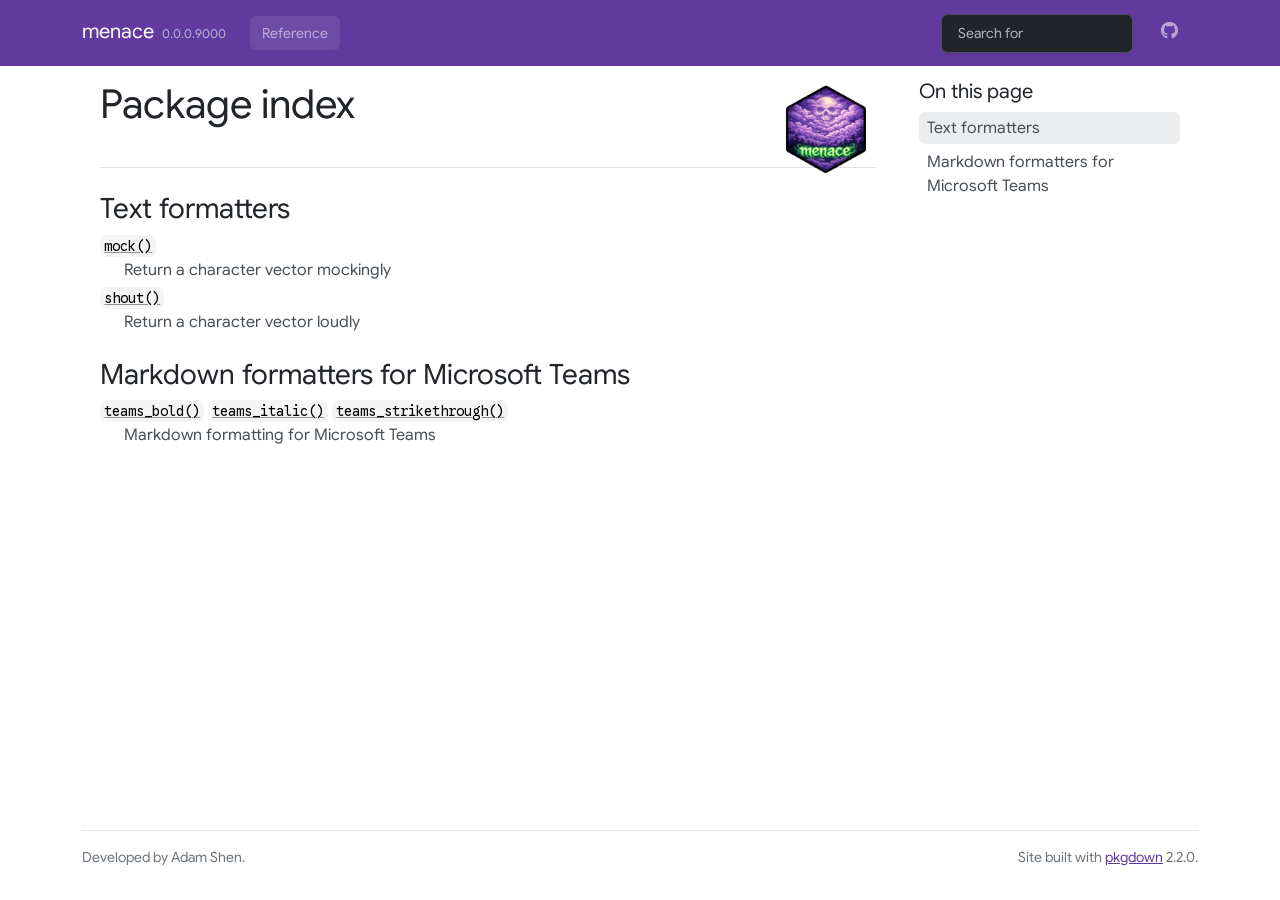
==== docs/reference/index.html @ a399a4e8 ":rocket: Use pkgdown" ====
<!DOCTYPE html>
<!-- Generated by pkgdown: do not edit by hand --><html lang="en"><head><meta http-equiv="Content-Type" content="text/html; charset=UTF-8"><meta charset="utf-8"><meta http-equiv="X-UA-Compatible" content="IE=edge"><meta name="viewport" content="width=device-width, initial-scale=1, shrink-to-fit=no"><title>Package index • menace</title><!-- favicons --><link rel="icon" type="image/png" sizes="96x96" href="../favicon-96x96.png"><link rel="icon" type="”image/svg+xml”" href="../favicon.svg"><link rel="apple-touch-icon" sizes="180x180" href="../apple-touch-icon.png"><link rel="icon" sizes="any" href="../favicon.ico"><link rel="manifest" href="../site.webmanifest"><script src="../deps/jquery-3.6.0/jquery-3.6.0.min.js"></script><meta name="viewport" content="width=device-width, initial-scale=1, shrink-to-fit=no"><link href="../deps/bootstrap-5.3.1/bootstrap.min.css" rel="stylesheet"><script src="../deps/bootstrap-5.3.1/bootstrap.bundle.min.js"></script><link href="../deps/Google_Sans-0.4.10/font.css" rel="stylesheet"><link href="../deps/Google_Sans_Code-0.4.10/font.css" rel="stylesheet"><link href="../deps/font-awesome-6.5.2/css/all.min.css" rel="stylesheet"><link href="../deps/font-awesome-6.5.2/css/v4-shims.min.css" rel="stylesheet"><script src="../deps/headroom-0.11.0/headroom.min.js"></script><script src="../deps/headroom-0.11.0/jQuery.headroom.min.js"></script><script src="../deps/bootstrap-toc-1.0.1/bootstrap-toc.min.js"></script><script src="../deps/clipboard.js-2.0.11/clipboard.min.js"></script><script src="../deps/search-1.0.0/autocomplete.jquery.min.js"></script><script src="../deps/search-1.0.0/fuse.min.js"></script><script src="../deps/search-1.0.0/mark.min.js"></script><!-- pkgdown --><script src="../pkgdown.js"></script><meta property="og:title" content="Package index"><meta property="og:image" content="https://adamoshen.github.io/menace/logo.png"></head><body>
    <a href="#main" class="visually-hidden-focusable">Skip to contents</a>


    <nav class="navbar navbar-expand-lg fixed-top bg-primary" data-bs-theme="dark" aria-label="Site navigation"><div class="container">

    <a class="navbar-brand me-2" href="../index.html">menace</a>

    <small class="nav-text text-muted me-auto" data-bs-toggle="tooltip" data-bs-placement="bottom" title="">0.0.0.9000</small>


    <button class="navbar-toggler" type="button" data-bs-toggle="collapse" data-bs-target="#navbar" aria-controls="navbar" aria-expanded="false" aria-label="Toggle navigation">
      <span class="navbar-toggler-icon"></span>
    </button>

    <div id="navbar" class="collapse navbar-collapse ms-3">
      <ul class="navbar-nav me-auto"><li class="active nav-item"><a class="nav-link" href="../reference/index.html">Reference</a></li>
      </ul><ul class="navbar-nav"><li class="nav-item"><form class="form-inline" role="search">
 <input class="form-control" type="search" name="search-input" id="search-input" autocomplete="off" aria-label="Search site" placeholder="Search for" data-search-index="../search.json"></form></li>
<li class="nav-item"><a class="external-link nav-link" href="https://github.com/adamoshen/menace/" aria-label="GitHub"><span class="fa fab fa-github fa-lg"></span></a></li>
      </ul></div>


  </div>
</nav><div class="container template-reference-index">
<div class="row">
  <main id="main" class="col-md-9"><div class="page-header">
      <img src="../logo.png" class="logo" alt=""><h1>Package index</h1>
    </div>

    <div class="section level2">
      <h2 id="text-formatters">Text formatters<a class="anchor" aria-label="anchor" href="#text-formatters"></a></h2>



      <dl></dl></div><div class="section level2">




      <dl><dt>

          <code><a href="mock.html">mock()</a></code>

        </dt>
        <dd>Return a character vector mockingly</dd>

        <dt>

          <code><a href="shout.html">shout()</a></code>

        </dt>
        <dd>Return a character vector loudly</dd>
      </dl></div><div class="section level2">
      <h2 id="markdown-formatters-for-microsoft-teams">Markdown formatters for Microsoft Teams<a class="anchor" aria-label="anchor" href="#markdown-formatters-for-microsoft-teams"></a></h2>



      <dl></dl></div><div class="section level2">




      <dl><dt>

          <code><a href="teams_md.html">teams_bold()</a></code> <code><a href="teams_md.html">teams_italic()</a></code> <code><a href="teams_md.html">teams_strikethrough()</a></code>

        </dt>
        <dd>Markdown formatting for Microsoft Teams</dd>
      </dl></div>
  </main><aside class="col-md-3"><nav id="toc" aria-label="Table of contents"><h2>On this page</h2>
    </nav></aside></div>


    <footer><div class="pkgdown-footer-left">
  <p>Developed by Adam Shen.</p>
</div>

<div class="pkgdown-footer-right">
  <p>Site built with <a href="https://pkgdown.r-lib.org/" class="external-link">pkgdown</a> 2.2.0.</p>
</div>

    </footer></div>





  </body></html>
---- docs/deps/Google_Sans-0.4.10/font.css ----
/* armenian */
@font-face {
  font-family: 'Google Sans';
  font-style: normal;
  font-weight: 400;
  font-display: swap;
  src: url(4Ua_rENHsxJlGDuGo1OIlJfC6l_24rlCK1Yo_Iqcsih3SAyH6cAwhX9RFD48TE63OOYKtrwEIJl1pynSEg.woff2) format('woff2');
  unicode-range: U+0308, U+0530-058F, U+2010, U+2024, U+25CC, U+FB13-FB17;
}
/* bengali */
@font-face {
  font-family: 'Google Sans';
  font-style: normal;
  font-weight: 400;
  font-display: swap;
  src: url(4Ua_rENHsxJlGDuGo1OIlJfC6l_24rlCK1Yo_Iqcsih3SAyH6cAwhX9RFD48TE63OOYKtrwEIJl3pynSEg.woff2) format('woff2');
  unicode-range: U+0951-0952, U+0964-0965, U+0980-09FE, U+1CD0, U+1CD2, U+1CD5-1CD6, U+1CD8, U+1CE1, U+1CEA, U+1CED, U+1CF2, U+1CF5-1CF7, U+200C-200D, U+20B9, U+25CC, U+A8F1;
}
/* canadian-aboriginal */
@font-face {
  font-family: 'Google Sans';
  font-style: normal;
  font-weight: 400;
  font-display: swap;
  src: url(4Ua_rENHsxJlGDuGo1OIlJfC6l_24rlCK1Yo_Iqcsih3SAyH6cAwhX9RFD48TE63OOYKtrwEIJlKpynSEg.woff2) format('woff2');
  unicode-range: U+02C7, U+02D8-02D9, U+02DB, U+0307, U+1400-167F, U+18B0-18F5, U+25CC, U+11AB0-11ABF;
}
/* cyrillic-ext */
@font-face {
  font-family: 'Google Sans';
  font-style: normal;
  font-weight: 400;
  font-display: swap;
  src: url(4Ua_rENHsxJlGDuGo1OIlJfC6l_24rlCK1Yo_Iqcsih3SAyH6cAwhX9RFD48TE63OOYKtrwEIJlopynSEg.woff2) format('woff2');
  unicode-range: U+0460-052F, U+1C80-1C8A, U+20B4, U+2DE0-2DFF, U+A640-A69F, U+FE2E-FE2F;
}
/* cyrillic */
@font-face {
  font-family: 'Google Sans';
  font-style: normal;
  font-weight: 400;
  font-display: swap;
  src: url(4Ua_rENHsxJlGDuGo1OIlJfC6l_24rlCK1Yo_Iqcsih3SAyH6cAwhX9RFD48TE63OOYKtrwEIJlhpynSEg.woff2) format('woff2');
  unicode-range: U+0301, U+0400-045F, U+0490-0491, U+04B0-04B1, U+2116;
}
/* devanagari */
@font-face {
  font-family: 'Google Sans';
  font-style: normal;
  font-weight: 400;
  font-display: swap;
  src: url(4Ua_rENHsxJlGDuGo1OIlJfC6l_24rlCK1Yo_Iqcsih3SAyH6cAwhX9RFD48TE63OOYKtrwEIJlkpynSEg.woff2) format('woff2');
  unicode-range: U+0900-097F, U+1CD0-1CF9, U+200C-200D, U+20A8, U+20B9, U+20F0, U+25CC, U+A830-A839, U+A8E0-A8FF, U+11B00-11B09;
}
/* ethiopic */
@font-face {
  font-family: 'Google Sans';
  font-style: normal;
  font-weight: 400;
  font-display: swap;
  src: url(4Ua_rENHsxJlGDuGo1OIlJfC6l_24rlCK1Yo_Iqcsih3SAyH6cAwhX9RFD48TE63OOYKtrwEIJl0pynSEg.woff2) format('woff2');
  unicode-range: U+030E, U+1200-1399, U+2D80-2DDE, U+AB01-AB2E, U+1E7E0-1E7E6, U+1E7E8-1E7EB, U+1E7ED-1E7EE, U+1E7F0-1E7FE;
}
/* georgian */
@font-face {
  font-family: 'Google Sans';
  font-style: normal;
  font-weight: 400;
  font-display: swap;
  src: url(4Ua_rENHsxJlGDuGo1OIlJfC6l_24rlCK1Yo_Iqcsih3SAyH6cAwhX9RFD48TE63OOYKtrwEIJl6pynSEg.woff2) format('woff2');
  unicode-range: U+0589, U+10A0-10FF, U+1C90-1CBA, U+1CBD-1CBF, U+205A, U+2D00-2D2F, U+2E31;
}
/* greek-ext */
@font-face {
  font-family: 'Google Sans';
  font-style: normal;
  font-weight: 400;
  font-display: swap;
  src: url(4Ua_rENHsxJlGDuGo1OIlJfC6l_24rlCK1Yo_Iqcsih3SAyH6cAwhX9RFD48TE63OOYKtrwEIJlppynSEg.woff2) format('woff2');
  unicode-range: U+1F00-1FFF;
}
/* greek */
@font-face {
  font-family: 'Google Sans';
  font-style: normal;
  font-weight: 400;
  font-display: swap;
  src: url(4Ua_rENHsxJlGDuGo1OIlJfC6l_24rlCK1Yo_Iqcsih3SAyH6cAwhX9RFD48TE63OOYKtrwEIJlmpynSEg.woff2) format('woff2');
  unicode-range: U+0370-0377, U+037A-037F, U+0384-038A, U+038C, U+038E-03A1, U+03A3-03FF;
}
/* gujarati */
@font-face {
  font-family: 'Google Sans';
  font-style: normal;
  font-weight: 400;
  font-display: swap;
  src: url(4Ua_rENHsxJlGDuGo1OIlJfC6l_24rlCK1Yo_Iqcsih3SAyH6cAwhX9RFD48TE63OOYKtrwEIJl-pynSEg.woff2) format('woff2');
  unicode-range: U+0951-0952, U+0964-0965, U+0A80-0AFF, U+200C-200D, U+20B9, U+25CC, U+A830-A839;
}
/* gurmukhi */
@font-face {
  font-family: 'Google Sans';
  font-style: normal;
  font-weight: 400;
  font-display: swap;
  src: url(4Ua_rENHsxJlGDuGo1OIlJfC6l_24rlCK1Yo_Iqcsih3SAyH6cAwhX9RFD48TE63OOYKtrwEIJlGpynSEg.woff2) format('woff2');
  unicode-range: U+0951-0952, U+0964-0965, U+0A01-0A76, U+200C-200D, U+20B9, U+25CC, U+262C, U+A830-A839;
}
/* hebrew */
@font-face {
  font-family: 'Google Sans';
  font-style: normal;
  font-weight: 400;
  font-display: swap;
  src: url(4Ua_rENHsxJlGDuGo1OIlJfC6l_24rlCK1Yo_Iqcsih3SAyH6cAwhX9RFD48TE63OOYKtrwEIJlnpynSEg.woff2) format('woff2');
  unicode-range: U+0307-0308, U+0590-05FF, U+200C-2010, U+20AA, U+25CC, U+FB1D-FB4F;
}
/* khmer */
@font-face {
  font-family: 'Google Sans';
  font-style: normal;
  font-weight: 400;
  font-display: swap;
  src: url(4Ua_rENHsxJlGDuGo1OIlJfC6l_24rlCK1Yo_Iqcsih3SAyH6cAwhX9RFD48TE63OOYKtrwEIJlupynSEg.woff2) format('woff2');
  unicode-range: U+1780-17FF, U+19E0-19FF, U+200C-200D, U+25CC;
}
/* lao */
@font-face {
  font-family: 'Google Sans';
  font-style: normal;
  font-weight: 400;
  font-display: swap;
  src: url(4Ua_rENHsxJlGDuGo1OIlJfC6l_24rlCK1Yo_Iqcsih3SAyH6cAwhX9RFD48TE63OOYKtrwEIJlspynSEg.woff2) format('woff2');
  unicode-range: U+0E81-0EDF, U+200C-200D, U+25CC;
}
/* malayalam */
@font-face {
  font-family: 'Google Sans';
  font-style: normal;
  font-weight: 400;
  font-display: swap;
  src: url(4Ua_rENHsxJlGDuGo1OIlJfC6l_24rlCK1Yo_Iqcsih3SAyH6cAwhX9RFD48TE63OOYKtrwEIJl9pynSEg.woff2) format('woff2');
  unicode-range: U+0307, U+0323, U+0951-0952, U+0964-0965, U+0D00-0D7F, U+1CDA, U+1CF2, U+200C-200D, U+20B9, U+25CC, U+A830-A832;
}
/* oriya */
@font-face {
  font-family: 'Google Sans';
  font-style: normal;
  font-weight: 400;
  font-display: swap;
  src: url(4Ua_rENHsxJlGDuGo1OIlJfC6l_24rlCK1Yo_Iqcsih3SAyH6cAwhX9RFD48TE63OOYKtrwEIJl8pynSEg.woff2) format('woff2');
  unicode-range: U+0951-0952, U+0964-0965, U+0B01-0B77, U+1CDA, U+1CF2, U+200C-200D, U+20B9, U+25CC;
}
/* sinhala */
@font-face {
  font-family: 'Google Sans';
  font-style: normal;
  font-weight: 400;
  font-display: swap;
  src: url(4Ua_rENHsxJlGDuGo1OIlJfC6l_24rlCK1Yo_Iqcsih3SAyH6cAwhX9RFD48TE63OOYKtrwEIJl4pynSEg.woff2) format('woff2');
  unicode-range: U+0964-0965, U+0D81-0DF4, U+1CF2, U+200C-200D, U+25CC, U+111E1-111F4;
}
/* symbols */
@font-face {
  font-family: 'Google Sans';
  font-style: normal;
  font-weight: 400;
  font-display: swap;
  src: url(4Ua_rENHsxJlGDuGo1OIlJfC6l_24rlCK1Yo_Iqcsih3SAyH6cAwhX9RFD48TE63OOYKtrwEIJkLpynSEg.woff2) format('woff2');
  unicode-range: U+0001-000C, U+000E-001F, U+007F-009F, U+20DD-20E0, U+20E2-20E4, U+2150-218F, U+2190, U+2192, U+2194-2199, U+21AF, U+21E6-21F0, U+21F3, U+2218-2219, U+2299, U+22C4-22C6, U+2300-243F, U+2440-244A, U+2460-24FF, U+25A0-27BF, U+2800-28FF, U+2921-2922, U+2981, U+29BF, U+29EB, U+2B00-2BFF, U+4DC0-4DFF, U+FFF9-FFFB, U+10140-1018E, U+10190-1019C, U+101A0, U+101D0-101FD, U+102E0-102FB, U+10E60-10E7E, U+1D2C0-1D2D3, U+1D2E0-1D37F, U+1F000-1F0FF, U+1F100-1F1AD, U+1F1E6-1F1FF, U+1F30D-1F30F, U+1F315, U+1F31C, U+1F31E, U+1F320-1F32C, U+1F336, U+1F378, U+1F37D, U+1F382, U+1F393-1F39F, U+1F3A7-1F3A8, U+1F3AC-1F3AF, U+1F3C2, U+1F3C4-1F3C6, U+1F3CA-1F3CE, U+1F3D4-1F3E0, U+1F3ED, U+1F3F1-1F3F3, U+1F3F5-1F3F7, U+1F408, U+1F415, U+1F41F, U+1F426, U+1F43F, U+1F441-1F442, U+1F444, U+1F446-1F449, U+1F44C-1F44E, U+1F453, U+1F46A, U+1F47D, U+1F4A3, U+1F4B0, U+1F4B3, U+1F4B9, U+1F4BB, U+1F4BF, U+1F4C8-1F4CB, U+1F4D6, U+1F4DA, U+1F4DF, U+1F4E3-1F4E6, U+1F4EA-1F4ED, U+1F4F7, U+1F4F9-1F4FB, U+1F4FD-1F4FE, U+1F503, U+1F507-1F50B, U+1F50D, U+1F512-1F513, U+1F53E-1F54A, U+1F54F-1F5FA, U+1F610, U+1F650-1F67F, U+1F687, U+1F68D, U+1F691, U+1F694, U+1F698, U+1F6AD, U+1F6B2, U+1F6B9-1F6BA, U+1F6BC, U+1F6C6-1F6CF, U+1F6D3-1F6D7, U+1F6E0-1F6EA, U+1F6F0-1F6F3, U+1F6F7-1F6FC, U+1F700-1F7FF, U+1F800-1F80B, U+1F810-1F847, U+1F850-1F859, U+1F860-1F887, U+1F890-1F8AD, U+1F8B0-1F8BB, U+1F8C0-1F8C1, U+1F900-1F90B, U+1F93B, U+1F946, U+1F984, U+1F996, U+1F9E9, U+1FA00-1FA6F, U+1FA70-1FA7C, U+1FA80-1FA89, U+1FA8F-1FAC6, U+1FACE-1FADC, U+1FADF-1FAE9, U+1FAF0-1FAF8, U+1FB00-1FBFF;
}
/* tamil */
@font-face {
  font-family: 'Google Sans';
  font-style: normal;
  font-weight: 400;
  font-display: swap;
  src: url(4Ua_rENHsxJlGDuGo1OIlJfC6l_24rlCK1Yo_Iqcsih3SAyH6cAwhX9RFD48TE63OOYKtrwEIJlzpynSEg.woff2) format('woff2');
  unicode-range: U+0964-0965, U+0B82-0BFA, U+200C-200D, U+20B9, U+25CC;
}
/* telugu */
@font-face {
  font-family: 'Google Sans';
  font-style: normal;
  font-weight: 400;
  font-display: swap;
  src: url(4Ua_rENHsxJlGDuGo1OIlJfC6l_24rlCK1Yo_Iqcsih3SAyH6cAwhX9RFD48TE63OOYKtrwEIJl5pynSEg.woff2) format('woff2');
  unicode-range: U+0951-0952, U+0964-0965, U+0C00-0C7F, U+1CDA, U+1CF2, U+200C-200D, U+25CC;
}
/* thai */
@font-face {
  font-family: 'Google Sans';
  font-style: normal;
  font-weight: 400;
  font-display: swap;
  src: url(4Ua_rENHsxJlGDuGo1OIlJfC6l_24rlCK1Yo_Iqcsih3SAyH6cAwhX9RFD48TE63OOYKtrwEIJlxpynSEg.woff2) format('woff2');
  unicode-range: U+02D7, U+0303, U+0331, U+0E01-0E5B, U+200C-200D, U+25CC;
}
/* vietnamese */
@font-face {
  font-family: 'Google Sans';
  font-style: normal;
  font-weight: 400;
  font-display: swap;
  src: url(4Ua_rENHsxJlGDuGo1OIlJfC6l_24rlCK1Yo_Iqcsih3SAyH6cAwhX9RFD48TE63OOYKtrwEIJlqpynSEg.woff2) format('woff2');
  unicode-range: U+0102-0103, U+0110-0111, U+0128-0129, U+0168-0169, U+01A0-01A1, U+01AF-01B0, U+0300-0301, U+0303-0304, U+0308-0309, U+0323, U+0329, U+1EA0-1EF9, U+20AB;
}
/* latin-ext */
@font-face {
  font-family: 'Google Sans';
  font-style: normal;
  font-weight: 400;
  font-display: swap;
  src: url(4Ua_rENHsxJlGDuGo1OIlJfC6l_24rlCK1Yo_Iqcsih3SAyH6cAwhX9RFD48TE63OOYKtrwEIJlrpynSEg.woff2) format('woff2');
  unicode-range: U+0100-02BA, U+02BD-02C5, U+02C7-02CC, U+02CE-02D7, U+02DD-02FF, U+0304, U+0308, U+0329, U+1D00-1DBF, U+1E00-1E9F, U+1EF2-1EFF, U+2020, U+20A0-20AB, U+20AD-20C0, U+2113, U+2C60-2C7F, U+A720-A7FF;
}
/* latin */
@font-face {
  font-family: 'Google Sans';
  font-style: normal;
  font-weight: 400;
  font-display: swap;
  src: url(4Ua_rENHsxJlGDuGo1OIlJfC6l_24rlCK1Yo_Iqcsih3SAyH6cAwhX9RFD48TE63OOYKtrwEIJllpyk.woff2) format('woff2');
  unicode-range: U+0000-00FF, U+0131, U+0152-0153, U+02BB-02BC, U+02C6, U+02DA, U+02DC, U+0304, U+0308, U+0329, U+2000-206F, U+20AC, U+2122, U+2191, U+2193, U+2212, U+2215, U+FEFF, U+FFFD;
}
---- docs/deps/Google_Sans_Code-0.4.10/font.css ----
/* adlam */
@font-face {
  font-family: 'Google Sans Code';
  font-style: normal;
  font-weight: 400;
  font-display: swap;
  src: url(pxiSyogzv91QhV44Z_GQBHsGf5PuckJMXr41HfVaiXFhgjEb8LSsgg.woff2) format('woff2');
  unicode-range: U+061F, U+0640, U+2015, U+201B, U+2020-2021, U+2030, U+204F, U+25CC, U+2E28-2E29, U+2E41, U+1E900-1E95F;
}
/* canadian-aboriginal */
@font-face {
  font-family: 'Google Sans Code';
  font-style: normal;
  font-weight: 400;
  font-display: swap;
  src: url(pxiSyogzv91QhV44Z_GQBHsGf5PuckJMXr41HfVaiXFhgjFW8LSsgg.woff2) format('woff2');
  unicode-range: U+02C7, U+02D8-02D9, U+02DB, U+0307, U+1400-167F, U+18B0-18F5, U+25CC, U+11AB0-11ABF;
}
/* cherokee */
@font-face {
  font-family: 'Google Sans Code';
  font-style: normal;
  font-weight: 400;
  font-display: swap;
  src: url(pxiSyogzv91QhV44Z_GQBHsGf5PuckJMXr41HfVaiXFhgjFq8LSsgg.woff2) format('woff2');
  unicode-range: U+0300-0302, U+0304, U+030B-030C, U+0323-0324, U+0330-0331, U+13A0-13FF, U+AB70-ABBF;
}
/* math */
@font-face {
  font-family: 'Google Sans Code';
  font-style: normal;
  font-weight: 400;
  font-display: swap;
  src: url(pxiSyogzv91QhV44Z_GQBHsGf5PuckJMXr41HfVaiXFhgjEF8LSsgg.woff2) format('woff2');
  unicode-range: U+0302-0303, U+0305, U+0307-0308, U+0310, U+0312, U+0315, U+031A, U+0326-0327, U+032C, U+032F-0330, U+0332-0333, U+0338, U+033A, U+0346, U+034D, U+0391-03A1, U+03A3-03A9, U+03B1-03C9, U+03D1, U+03D5-03D6, U+03F0-03F1, U+03F4-03F5, U+2016-2017, U+2034-2038, U+203C, U+2040, U+2043, U+2047, U+2050, U+2057, U+205F, U+2070-2071, U+2074-208E, U+2090-209C, U+20D0-20DC, U+20E1, U+20E5-20EF, U+2100-2112, U+2114-2115, U+2117-2121, U+2123-214F, U+2190, U+2192, U+2194-21AE, U+21B0-21E5, U+21F1-21F2, U+21F4-2211, U+2213-2214, U+2216-22FF, U+2308-230B, U+2310, U+2319, U+231C-2321, U+2336-237A, U+237C, U+2395, U+239B-23B7, U+23D0, U+23DC-23E1, U+2474-2475, U+25AF, U+25B3, U+25B7, U+25BD, U+25C1, U+25CA, U+25CC, U+25FB, U+266D-266F, U+27C0-27FF, U+2900-2AFF, U+2B0E-2B11, U+2B30-2B4C, U+2BFE, U+3030, U+FF5B, U+FF5D, U+1D400-1D7FF, U+1EE00-1EEFF;
}
/* old-permic */
@font-face {
  font-family: 'Google Sans Code';
  font-style: normal;
  font-weight: 400;
  font-display: swap;
  src: url(pxiSyogzv91QhV44Z_GQBHsGf5PuckJMXr41HfVaiXFhgjEV8LSsgg.woff2) format('woff2');
  unicode-range: U+0300, U+0306-0308, U+0313, U+0483, U+20DB, U+25CC, U+10350-1037A;
}
/* symbols */
@font-face {
  font-family: 'Google Sans Code';
  font-style: normal;
  font-weight: 400;
  font-display: swap;
  src: url(pxiSyogzv91QhV44Z_GQBHsGf5PuckJMXr41HfVaiXFhgjEX8LSsgg.woff2) format('woff2');
  unicode-range: U+0001-000C, U+000E-001F, U+007F-009F, U+20DD-20E0, U+20E2-20E4, U+2150-218F, U+2190, U+2192, U+2194-2199, U+21AF, U+21E6-21F0, U+21F3, U+2218-2219, U+2299, U+22C4-22C6, U+2300-243F, U+2440-244A, U+2460-24FF, U+25A0-27BF, U+2800-28FF, U+2921-2922, U+2981, U+29BF, U+29EB, U+2B00-2BFF, U+4DC0-4DFF, U+FFF9-FFFB, U+10140-1018E, U+10190-1019C, U+101A0, U+101D0-101FD, U+102E0-102FB, U+10E60-10E7E, U+1D2C0-1D2D3, U+1D2E0-1D37F, U+1F000-1F0FF, U+1F100-1F1AD, U+1F1E6-1F1FF, U+1F30D-1F30F, U+1F315, U+1F31C, U+1F31E, U+1F320-1F32C, U+1F336, U+1F378, U+1F37D, U+1F382, U+1F393-1F39F, U+1F3A7-1F3A8, U+1F3AC-1F3AF, U+1F3C2, U+1F3C4-1F3C6, U+1F3CA-1F3CE, U+1F3D4-1F3E0, U+1F3ED, U+1F3F1-1F3F3, U+1F3F5-1F3F7, U+1F408, U+1F415, U+1F41F, U+1F426, U+1F43F, U+1F441-1F442, U+1F444, U+1F446-1F449, U+1F44C-1F44E, U+1F453, U+1F46A, U+1F47D, U+1F4A3, U+1F4B0, U+1F4B3, U+1F4B9, U+1F4BB, U+1F4BF, U+1F4C8-1F4CB, U+1F4D6, U+1F4DA, U+1F4DF, U+1F4E3-1F4E6, U+1F4EA-1F4ED, U+1F4F7, U+1F4F9-1F4FB, U+1F4FD-1F4FE, U+1F503, U+1F507-1F50B, U+1F50D, U+1F512-1F513, U+1F53E-1F54A, U+1F54F-1F5FA, U+1F610, U+1F650-1F67F, U+1F687, U+1F68D, U+1F691, U+1F694, U+1F698, U+1F6AD, U+1F6B2, U+1F6B9-1F6BA, U+1F6BC, U+1F6C6-1F6CF, U+1F6D3-1F6D7, U+1F6E0-1F6EA, U+1F6F0-1F6F3, U+1F6F7-1F6FC, U+1F700-1F7FF, U+1F800-1F80B, U+1F810-1F847, U+1F850-1F859, U+1F860-1F887, U+1F890-1F8AD, U+1F8B0-1F8BB, U+1F8C0-1F8C1, U+1F900-1F90B, U+1F93B, U+1F946, U+1F984, U+1F996, U+1F9E9, U+1FA00-1FA6F, U+1FA70-1FA7C, U+1FA80-1FA89, U+1FA8F-1FAC6, U+1FACE-1FADC, U+1FADF-1FAE9, U+1FAF0-1FAF8, U+1FB00-1FBFF;
}
/* symbols2 */
@font-face {
  font-family: 'Google Sans Code';
  font-style: normal;
  font-weight: 400;
  font-display: swap;
  src: url(pxiSyogzv91QhV44Z_GQBHsGf5PuckJMXr41HfVaiXFhgjHD0ZGRu3k.woff2) format('woff2');
  unicode-range: U+2000-2001, U+2004-2008, U+200A, U+23B8-23BD, U+2500-259F;
}
/* syriac */
@font-face {
  font-family: 'Google Sans Code';
  font-style: normal;
  font-weight: 400;
  font-display: swap;
  src: url(pxiSyogzv91QhV44Z_GQBHsGf5PuckJMXr41HfVaiXFhgjEK8LSsgg.woff2) format('woff2');
  unicode-range: U+0303-0304, U+0307-0308, U+030A, U+0320, U+0323-0325, U+032D-032E, U+0330-0331, U+060C, U+061B-061C, U+061F, U+0621, U+0640, U+064B-0655, U+0660-066C, U+0670, U+0700-074F, U+0860-086A, U+1DF8, U+1DFA, U+200C-200F, U+25CC, U+2670-2671;
}
/* vietnamese */
@font-face {
  font-family: 'Google Sans Code';
  font-style: normal;
  font-weight: 400;
  font-display: swap;
  src: url(pxiSyogzv91QhV44Z_GQBHsGf5PuckJMXr41HfVaiXFhgjF28LSsgg.woff2) format('woff2');
  unicode-range: U+0102-0103, U+0110-0111, U+0128-0129, U+0168-0169, U+01A0-01A1, U+01AF-01B0, U+0300-0301, U+0303-0304, U+0308-0309, U+0323, U+0329, U+1EA0-1EF9, U+20AB;
}
/* latin-ext */
@font-face {
  font-family: 'Google Sans Code';
  font-style: normal;
  font-weight: 400;
  font-display: swap;
  src: url(pxiSyogzv91QhV44Z_GQBHsGf5PuckJMXr41HfVaiXFhgjF38LSsgg.woff2) format('woff2');
  unicode-range: U+0100-02BA, U+02BD-02C5, U+02C7-02CC, U+02CE-02D7, U+02DD-02FF, U+0304, U+0308, U+0329, U+1D00-1DBF, U+1E00-1E9F, U+1EF2-1EFF, U+2020, U+20A0-20AB, U+20AD-20C0, U+2113, U+2C60-2C7F, U+A720-A7FF;
}
/* latin */
@font-face {
  font-family: 'Google Sans Code';
  font-style: normal;
  font-weight: 400;
  font-display: swap;
  src: url(pxiSyogzv91QhV44Z_GQBHsGf5PuckJMXr41HfVaiXFhgjF58LQ.woff2) format('woff2');
  unicode-range: U+0000-00FF, U+0131, U+0152-0153, U+02BB-02BC, U+02C6, U+02DA, U+02DC, U+0304, U+0308, U+0329, U+2000-206F, U+20AC, U+2122, U+2191, U+2193, U+2212, U+2215, U+FEFF, U+FFFD;
}
---- docs/deps/font-awesome-6.5.2/css/v4-shims.min.css ----
/*!
 * Font Awesome Free 6.5.2 by @fontawesome - https://fontawesome.com
 * License - https://fontawesome.com/license/free (Icons: CC BY 4.0, Fonts: SIL OFL 1.1, Code: MIT License)
 * Copyright 2024 Fonticons, Inc.
 */
.fa.fa-glass:before{content:"\f000"}.fa.fa-envelope-o{font-family:"Font Awesome 6 Free";font-weight:400}.fa.fa-envelope-o:before{content:"\f0e0"}.fa.fa-star-o{font-family:"Font Awesome 6 Free";font-weight:400}.fa.fa-star-o:before{content:"\f005"}.fa.fa-close:before,.fa.fa-remove:before{content:"\f00d"}.fa.fa-gear:before{content:"\f013"}.fa.fa-trash-o{font-family:"Font Awesome 6 Free";font-weight:400}.fa.fa-trash-o:before{content:"\f2ed"}.fa.fa-home:before{content:"\f015"}.fa.fa-file-o{font-family:"Font Awesome 6 Free";font-weight:400}.fa.fa-file-o:before{content:"\f15b"}.fa.fa-clock-o{font-family:"Font Awesome 6 Free";font-weight:400}.fa.fa-clock-o:before{content:"\f017"}.fa.fa-arrow-circle-o-down{font-family:"Font Awesome 6 Free";font-weight:400}.fa.fa-arrow-circle-o-down:before{content:"\f358"}.fa.fa-arrow-circle-o-up{font-family:"Font Awesome 6 Free";font-weight:400}.fa.fa-arrow-circle-o-up:before{content:"\f35b"}.fa.fa-play-circle-o{font-family:"Font Awesome 6 Free";font-weight:400}.fa.fa-play-circle-o:before{content:"\f144"}.fa.fa-repeat:before,.fa.fa-rotate-right:before{content:"\f01e"}.fa.fa-refresh:before{content:"\f021"}.fa.fa-list-alt{font-family:"Font Awesome 6 Free";font-weight:400}.fa.fa-list-alt:before{content:"\f022"}.fa.fa-dedent:before{content:"\f03b"}.fa.fa-video-camera:before{content:"\f03d"}.fa.fa-picture-o{font-family:"Font Awesome 6 Free";font-weight:400}.fa.fa-picture-o:before{content:"\f03e"}.fa.fa-photo{font-family:"Font Awesome 6 Free";font-weight:400}.fa.fa-photo:before{content:"\f03e"}.fa.fa-image{font-family:"Font Awesome 6 Free";font-weight:400}.fa.fa-image:before{content:"\f03e"}.fa.fa-map-marker:before{content:"\f3c5"}.fa.fa-pencil-square-o{font-family:"Font Awesome 6 Free";font-weight:400}.fa.fa-pencil-square-o:before{content:"\f044"}.fa.fa-edit{font-family:"Font Awesome 6 Free";font-weight:400}.fa.fa-edit:before{content:"\f044"}.fa.fa-share-square-o:before{content:"\f14d"}.fa.fa-check-square-o{font-family:"Font Awesome 6 Free";font-weight:400}.fa.fa-check-square-o:before{content:"\f14a"}.fa.fa-arrows:before{content:"\f0b2"}.fa.fa-times-circle-o{font-family:"Font Awesome 6 Free";font-weight:400}.fa.fa-times-circle-o:before{content:"\f057"}.fa.fa-check-circle-o{font-family:"Font Awesome 6 Free";font-weight:400}.fa.fa-check-circle-o:before{content:"\f058"}.fa.fa-mail-forward:before{content:"\f064"}.fa.fa-expand:before{content:"\f424"}.fa.fa-compress:before{content:"\f422"}.fa.fa-eye,.fa.fa-eye-slash{font-family:"Font Awesome 6 Free";font-weight:400}.fa.fa-warning:before{content:"\f071"}.fa.fa-calendar:before{content:"\f073"}.fa.fa-arrows-v:before{content:"\f338"}.fa.fa-arrows-h:before{content:"\f337"}.fa.fa-bar-chart-o:before,.fa.fa-bar-chart:before{content:"\e0e3"}.fa.fa-twitter-square{font-family:"Font Awesome 6 Brands";font-weight:400}.fa.fa-twitter-square:before{content:"\f081"}.fa.fa-facebook-square{font-family:"Font Awesome 6 Brands";font-weight:400}.fa.fa-facebook-square:before{content:"\f082"}.fa.fa-gears:before{content:"\f085"}.fa.fa-thumbs-o-up{font-family:"Font Awesome 6 Free";font-weight:400}.fa.fa-thumbs-o-up:before{content:"\f164"}.fa.fa-thumbs-o-down{font-family:"Font Awesome 6 Free";font-weight:400}.fa.fa-thumbs-o-down:before{content:"\f165"}.fa.fa-heart-o{font-family:"Font Awesome 6 Free";font-weight:400}.fa.fa-heart-o:before{content:"\f004"}.fa.fa-sign-out:before{content:"\f2f5"}.fa.fa-linkedin-square{font-family:"Font Awesome 6 Brands";font-weight:400}.fa.fa-linkedin-square:before{content:"\f08c"}.fa.fa-thumb-tack:before{content:"\f08d"}.fa.fa-external-link:before{content:"\f35d"}.fa.fa-sign-in:before{content:"\f2f6"}.fa.fa-github-square{font-family:"Font Awesome 6 Brands";font-weight:400}.fa.fa-github-square:before{content:"\f092"}.fa.fa-lemon-o{font-family:"Font Awesome 6 Free";font-weight:400}.fa.fa-lemon-o:before{content:"\f094"}.fa.fa-square-o{font-family:"Font Awesome 6 Free";font-weight:400}.fa.fa-square-o:before{content:"\f0c8"}.fa.fa-bookmark-o{font-family:"Font Awesome 6 Free";font-weight:400}.fa.fa-bookmark-o:before{content:"\f02e"}.fa.fa-facebook,.fa.fa-twitter{font-family:"Font Awesome 6 Brands";font-weight:400}.fa.fa-facebook:before{content:"\f39e"}.fa.fa-facebook-f{font-family:"Font Awesome 6 Brands";font-weight:400}.fa.fa-facebook-f:before{content:"\f39e"}.fa.fa-github{font-family:"Font Awesome 6 Brands";font-weight:400}.fa.fa-credit-card{font-family:"Font Awesome 6 Free";font-weight:400}.fa.fa-feed:before{content:"\f09e"}.fa.fa-hdd-o{font-family:"Font Awesome 6 Free";font-weight:400}.fa.fa-hdd-o:before{content:"\f0a0"}.fa.fa-hand-o-right{font-family:"Font Awesome 6 Free";font-weight:400}.fa.fa-hand-o-right:before{content:"\f0a4"}.fa.fa-hand-o-left{font-family:"Font Awesome 6 Free";font-weight:400}.fa.fa-hand-o-left:before{content:"\f0a5"}.fa.fa-hand-o-up{font-family:"Font Awesome 6 Free";font-weight:400}.fa.fa-hand-o-up:before{content:"\f0a6"}.fa.fa-hand-o-down{font-family:"Font Awesome 6 Free";font-weight:400}.fa.fa-hand-o-down:before{content:"\f0a7"}.fa.fa-globe:before{content:"\f57d"}.fa.fa-tasks:before{content:"\f828"}.fa.fa-arrows-alt:before{content:"\f31e"}.fa.fa-group:before{content:"\f0c0"}.fa.fa-chain:before{content:"\f0c1"}.fa.fa-cut:before{content:"\f0c4"}.fa.fa-files-o{font-family:"Font Awesome 6 Free";font-weight:400}.fa.fa-files-o:before{content:"\f0c5"}.fa.fa-floppy-o{font-family:"Font Awesome 6 Free";font-weight:400}.fa.fa-floppy-o:before{content:"\f0c7"}.fa.fa-save{font-family:"Font Awesome 6 Free";font-weight:400}.fa.fa-save:before{content:"\f0c7"}.fa.fa-navicon:before,.fa.fa-reorder:before{content:"\f0c9"}.fa.fa-magic:before{content:"\e2ca"}.fa.fa-pinterest,.fa.fa-pinterest-square{font-family:"Font Awesome 6 Brands";font-weight:400}.fa.fa-pinterest-square:before{content:"\f0d3"}.fa.fa-google-plus-square{font-family:"Font Awesome 6 Brands";font-weight:400}.fa.fa-google-plus-square:before{content:"\f0d4"}.fa.fa-google-plus{font-family:"Font Awesome 6 Brands";font-weight:400}.fa.fa-google-plus:before{content:"\f0d5"}.fa.fa-money:before{content:"\f3d1"}.fa.fa-unsorted:before{content:"\f0dc"}.fa.fa-sort-desc:before{content:"\f0dd"}.fa.fa-sort-asc:before{content:"\f0de"}.fa.fa-linkedin{font-family:"Font Awesome 6 Brands";font-weight:400}.fa.fa-linkedin:before{content:"\f0e1"}.fa.fa-rotate-left:before{content:"\f0e2"}.fa.fa-legal:before{content:"\f0e3"}.fa.fa-dashboard:before,.fa.fa-tachometer:before{content:"\f625"}.fa.fa-comment-o{font-family:"Font Awesome 6 Free";font-weight:400}.fa.fa-comment-o:before{content:"\f075"}.fa.fa-comments-o{font-family:"Font Awesome 6 Free";font-weight:400}.fa.fa-comments-o:before{content:"\f086"}.fa.fa-flash:before{content:"\f0e7"}.fa.fa-clipboard:before{content:"\f0ea"}.fa.fa-lightbulb-o{font-family:"Font Awesome 6 Free";font-weight:400}.fa.fa-lightbulb-o:before{content:"\f0eb"}.fa.fa-exchange:before{content:"\f362"}.fa.fa-cloud-download:before{content:"\f0ed"}.fa.fa-cloud-upload:before{content:"\f0ee"}.fa.fa-bell-o{font-family:"Font Awesome 6 Free";font-weight:400}.fa.fa-bell-o:before{content:"\f0f3"}.fa.fa-cutlery:before{content:"\f2e7"}.fa.fa-file-text-o{font-family:"Font Awesome 6 Free";font-weight:400}.fa.fa-file-text-o:before{content:"\f15c"}.fa.fa-building-o{font-family:"Font Awesome 6 Free";font-weight:400}.fa.fa-building-o:before{content:"\f1ad"}.fa.fa-hospital-o{font-family:"Font Awesome 6 Free";font-weight:400}.fa.fa-hospital-o:before{content:"\f0f8"}.fa.fa-tablet:before{content:"\f3fa"}.fa.fa-mobile-phone:before,.fa.fa-mobile:before{content:"\f3cd"}.fa.fa-circle-o{font-family:"Font Awesome 6 Free";font-weight:400}.fa.fa-circle-o:before{content:"\f111"}.fa.fa-mail-reply:before{content:"\f3e5"}.fa.fa-github-alt{font-family:"Font Awesome 6 Brands";font-weight:400}.fa.fa-folder-o{font-family:"Font Awesome 6 Free";font-weight:400}.fa.fa-folder-o:before{content:"\f07b"}.fa.fa-folder-open-o{font-family:"Font Awesome 6 Free";font-weight:400}.fa.fa-folder-open-o:before{content:"\f07c"}.fa.fa-smile-o{font-family:"Font Awesome 6 Free";font-weight:400}.fa.fa-smile-o:before{content:"\f118"}.fa.fa-frown-o{font-family:"Font Awesome 6 Free";font-weight:400}.fa.fa-frown-o:before{content:"\f119"}.fa.fa-meh-o{font-family:"Font Awesome 6 Free";font-weight:400}.fa.fa-meh-o:before{content:"\f11a"}.fa.fa-keyboard-o{font-family:"Font Awesome 6 Free";font-weight:400}.fa.fa-keyboard-o:before{content:"\f11c"}.fa.fa-flag-o{font-family:"Font Awesome 6 Free";font-weight:400}.fa.fa-flag-o:before{content:"\f024"}.fa.fa-mail-reply-all:before{content:"\f122"}.fa.fa-star-half-o{font-family:"Font Awesome 6 Free";font-weight:400}.fa.fa-star-half-o:before{content:"\f5c0"}.fa.fa-star-half-empty{font-family:"Font Awesome 6 Free";font-weight:400}.fa.fa-star-half-empty:before{content:"\f5c0"}.fa.fa-star-half-full{font-family:"Font Awesome 6 Free";font-weight:400}.fa.fa-star-half-full:before{content:"\f5c0"}.fa.fa-code-fork:before{content:"\f126"}.fa.fa-chain-broken:before,.fa.fa-unlink:before{content:"\f127"}.fa.fa-calendar-o{font-family:"Font Awesome 6 Free";font-weight:400}.fa.fa-calendar-o:before{content:"\f133"}.fa.fa-css3,.fa.fa-html5,.fa.fa-maxcdn{font-family:"Font Awesome 6 Brands";font-weight:400}.fa.fa-unlock-alt:before{content:"\f09c"}.fa.fa-minus-square-o{font-family:"Font Awesome 6 Free";font-weight:400}.fa.fa-minus-square-o:before{content:"\f146"}.fa.fa-level-up:before{content:"\f3bf"}.fa.fa-level-down:before{content:"\f3be"}.fa.fa-pencil-square:before{content:"\f14b"}.fa.fa-external-link-square:before{content:"\f360"}.fa.fa-compass{font-family:"Font Awesome 6 Free";font-weight:400}.fa.fa-caret-square-o-down{font-family:"Font Awesome 6 Free";font-weight:400}.fa.fa-caret-square-o-down:before{content:"\f150"}.fa.fa-toggle-down{font-family:"Font Awesome 6 Free";font-weight:400}.fa.fa-toggle-down:before{content:"\f150"}.fa.fa-caret-square-o-up{font-family:"Font Awesome 6 Free";font-weight:400}.fa.fa-caret-square-o-up:before{content:"\f151"}.fa.fa-toggle-up{font-family:"Font Awesome 6 Free";font-weight:400}.fa.fa-toggle-up:before{content:"\f151"}.fa.fa-caret-square-o-right{font-family:"Font Awesome 6 Free";font-weight:400}.fa.fa-caret-square-o-right:before{content:"\f152"}.fa.fa-toggle-right{font-family:"Font Awesome 6 Free";font-weight:400}.fa.fa-toggle-right:before{content:"\f152"}.fa.fa-eur:before,.fa.fa-euro:before{content:"\f153"}.fa.fa-gbp:before{content:"\f154"}.fa.fa-dollar:before,.fa.fa-usd:before{content:"\24"}.fa.fa-inr:before,.fa.fa-rupee:before{content:"\e1bc"}.fa.fa-cny:before,.fa.fa-jpy:before,.fa.fa-rmb:before,.fa.fa-yen:before{content:"\f157"}.fa.fa-rouble:before,.fa.fa-rub:before,.fa.fa-ruble:before{content:"\f158"}.fa.fa-krw:before,.fa.fa-won:before{content:"\f159"}.fa.fa-bitcoin,.fa.fa-btc{font-family:"Font Awesome 6 Brands";font-weight:400}.fa.fa-bitcoin:before{content:"\f15a"}.fa.fa-file-text:before{content:"\f15c"}.fa.fa-sort-alpha-asc:before{content:"\f15d"}.fa.fa-sort-alpha-desc:before{content:"\f881"}.fa.fa-sort-amount-asc:before{content:"\f884"}.fa.fa-sort-amount-desc:before{content:"\f160"}.fa.fa-sort-numeric-asc:before{content:"\f162"}.fa.fa-sort-numeric-desc:before{content:"\f886"}.fa.fa-youtube-square{font-family:"Font Awesome 6 Brands";font-weight:400}.fa.fa-youtube-square:before{content:"\f431"}.fa.fa-xing,.fa.fa-xing-square,.fa.fa-youtube{font-family:"Font Awesome 6 Brands";font-weight:400}.fa.fa-xing-square:before{content:"\f169"}.fa.fa-youtube-play{font-family:"Font Awesome 6 Brands";font-weight:400}.fa.fa-youtube-play:before{content:"\f167"}.fa.fa-adn,.fa.fa-bitbucket,.fa.fa-bitbucket-square,.fa.fa-dropbox,.fa.fa-flickr,.fa.fa-instagram,.fa.fa-stack-overflow{font-family:"Font Awesome 6 Brands";font-weight:400}.fa.fa-bitbucket-square:before{content:"\f171"}.fa.fa-tumblr,.fa.fa-tumblr-square{font-family:"Font Awesome 6 Brands";font-weight:400}.fa.fa-tumblr-square:before{content:"\f174"}.fa.fa-long-arrow-down:before{content:"\f309"}.fa.fa-long-arrow-up:before{content:"\f30c"}.fa.fa-long-arrow-left:before{content:"\f30a"}.fa.fa-long-arrow-right:before{content:"\f30b"}.fa.fa-android,.fa.fa-apple,.fa.fa-dribbble,.fa.fa-foursquare,.fa.fa-gittip,.fa.fa-gratipay,.fa.fa-linux,.fa.fa-skype,.fa.fa-trello,.fa.fa-windows{font-family:"Font Awesome 6 Brands";font-weight:400}.fa.fa-gittip:before{content:"\f184"}.fa.fa-sun-o{font-family:"Font Awesome 6 Free";font-weight:400}.fa.fa-sun-o:before{content:"\f185"}.fa.fa-moon-o{font-family:"Font Awesome 6 Free";font-weight:400}.fa.fa-moon-o:before{content:"\f186"}.fa.fa-pagelines,.fa.fa-renren,.fa.fa-stack-exchange,.fa.fa-vk,.fa.fa-weibo{font-family:"Font Awesome 6 Brands";font-weight:400}.fa.fa-arrow-circle-o-right{font-family:"Font Awesome 6 Free";font-weight:400}.fa.fa-arrow-circle-o-right:before{content:"\f35a"}.fa.fa-arrow-circle-o-left{font-family:"Font Awesome 6 Free";font-weight:400}.fa.fa-arrow-circle-o-left:before{content:"\f359"}.fa.fa-caret-square-o-left{font-family:"Font Awesome 6 Free";font-weight:400}.fa.fa-caret-square-o-left:before{content:"\f191"}.fa.fa-toggle-left{font-family:"Font Awesome 6 Free";font-weight:400}.fa.fa-toggle-left:before{content:"\f191"}.fa.fa-dot-circle-o{font-family:"Font Awesome 6 Free";font-weight:400}.fa.fa-dot-circle-o:before{content:"\f192"}.fa.fa-vimeo-square{font-family:"Font Awesome 6 Brands";font-weight:400}.fa.fa-vimeo-square:before{content:"\f194"}.fa.fa-try:before,.fa.fa-turkish-lira:before{content:"\e2bb"}.fa.fa-plus-square-o{font-family:"Font Awesome 6 Free";font-weight:400}.fa.fa-plus-square-o:before{content:"\f0fe"}.fa.fa-openid,.fa.fa-slack,.fa.fa-wordpress{font-family:"Font Awesome 6 Brands";font-weight:400}.fa.fa-bank:before,.fa.fa-institution:before{content:"\f19c"}.fa.fa-mortar-board:before{content:"\f19d"}.fa.fa-google,.fa.fa-reddit,.fa.fa-reddit-square,.fa.fa-yahoo{font-family:"Font Awesome 6 Brands";font-weight:400}.fa.fa-reddit-square:before{content:"\f1a2"}.fa.fa-behance,.fa.fa-behance-square,.fa.fa-delicious,.fa.fa-digg,.fa.fa-drupal,.fa.fa-joomla,.fa.fa-pied-piper-alt,.fa.fa-pied-piper-pp,.fa.fa-stumbleupon,.fa.fa-stumbleupon-circle{font-family:"Font Awesome 6 Brands";font-weight:400}.fa.fa-behance-square:before{content:"\f1b5"}.fa.fa-steam,.fa.fa-steam-square{font-family:"Font Awesome 6 Brands";font-weight:400}.fa.fa-steam-square:before{content:"\f1b7"}.fa.fa-automobile:before{content:"\f1b9"}.fa.fa-cab:before{content:"\f1ba"}.fa.fa-deviantart,.fa.fa-soundcloud,.fa.fa-spotify{font-family:"Font Awesome 6 Brands";font-weight:400}.fa.fa-file-pdf-o{font-family:"Font Awesome 6 Free";font-weight:400}.fa.fa-file-pdf-o:before{content:"\f1c1"}.fa.fa-file-word-o{font-family:"Font Awesome 6 Free";font-weight:400}.fa.fa-file-word-o:before{content:"\f1c2"}.fa.fa-file-excel-o{font-family:"Font Awesome 6 Free";font-weight:400}.fa.fa-file-excel-o:before{content:"\f1c3"}.fa.fa-file-powerpoint-o{font-family:"Font Awesome 6 Free";font-weight:400}.fa.fa-file-powerpoint-o:before{content:"\f1c4"}.fa.fa-file-image-o{font-family:"Font Awesome 6 Free";font-weight:400}.fa.fa-file-image-o:before{content:"\f1c5"}.fa.fa-file-photo-o{font-family:"Font Awesome 6 Free";font-weight:400}.fa.fa-file-photo-o:before{content:"\f1c5"}.fa.fa-file-picture-o{font-family:"Font Awesome 6 Free";font-weight:400}.fa.fa-file-picture-o:before{content:"\f1c5"}.fa.fa-file-archive-o{font-family:"Font Awesome 6 Free";font-weight:400}.fa.fa-file-archive-o:before{content:"\f1c6"}.fa.fa-file-zip-o{font-family:"Font Awesome 6 Free";font-weight:400}.fa.fa-file-zip-o:before{content:"\f1c6"}.fa.fa-file-audio-o{font-family:"Font Awesome 6 Free";font-weight:400}.fa.fa-file-audio-o:before{content:"\f1c7"}.fa.fa-file-sound-o{font-family:"Font Awesome 6 Free";font-weight:400}.fa.fa-file-sound-o:before{content:"\f1c7"}.fa.fa-file-video-o{font-family:"Font Awesome 6 Free";font-weight:400}.fa.fa-file-video-o:before{content:"\f1c8"}.fa.fa-file-movie-o{font-family:"Font Awesome 6 Free";font-weight:400}.fa.fa-file-movie-o:before{content:"\f1c8"}.fa.fa-file-code-o{font-family:"Font Awesome 6 Free";font-weight:400}.fa.fa-file-code-o:before{content:"\f1c9"}.fa.fa-codepen,.fa.fa-jsfiddle,.fa.fa-vine{font-family:"Font Awesome 6 Brands";font-weight:400}.fa.fa-life-bouy:before,.fa.fa-life-buoy:before,.fa.fa-life-saver:before,.fa.fa-support:before{content:"\f1cd"}.fa.fa-circle-o-notch:before{content:"\f1ce"}.fa.fa-ra,.fa.fa-rebel{font-family:"Font Awesome 6 Brands";font-weight:400}.fa.fa-ra:before{content:"\f1d0"}.fa.fa-resistance{font-family:"Font Awesome 6 Brands";font-weight:400}.fa.fa-resistance:before{content:"\f1d0"}.fa.fa-empire,.fa.fa-ge{font-family:"Font Awesome 6 Brands";font-weight:400}.fa.fa-ge:before{content:"\f1d1"}.fa.fa-git-square{font-family:"Font Awesome 6 Brands";font-weight:400}.fa.fa-git-square:before{content:"\f1d2"}.fa.fa-git,.fa.fa-hacker-news,.fa.fa-y-combinator-square{font-family:"Font Awesome 6 Brands";font-weight:400}.fa.fa-y-combinator-square:before{content:"\f1d4"}.fa.fa-yc-square{font-family:"Font Awesome 6 Brands";font-weight:400}.fa.fa-yc-square:before{content:"\f1d4"}.fa.fa-qq,.fa.fa-tencent-weibo,.fa.fa-wechat,.fa.fa-weixin{font-family:"Font Awesome 6 Brands";font-weight:400}.fa.fa-wechat:before{content:"\f1d7"}.fa.fa-send:before{content:"\f1d8"}.fa.fa-paper-plane-o{font-family:"Font Awesome 6 Free";font-weight:400}.fa.fa-paper-plane-o:before{content:"\f1d8"}.fa.fa-send-o{font-family:"Font Awesome 6 Free";font-weight:400}.fa.fa-send-o:before{content:"\f1d8"}.fa.fa-circle-thin{font-family:"Font Awesome 6 Free";font-weight:400}.fa.fa-circle-thin:before{content:"\f111"}.fa.fa-header:before{content:"\f1dc"}.fa.fa-futbol-o{font-family:"Font Awesome 6 Free";font-weight:400}.fa.fa-futbol-o:before{content:"\f1e3"}.fa.fa-soccer-ball-o{font-family:"Font Awesome 6 Free";font-weight:400}.fa.fa-soccer-ball-o:before{content:"\f1e3"}.fa.fa-slideshare,.fa.fa-twitch,.fa.fa-yelp{font-family:"Font Awesome 6 Brands";font-weight:400}.fa.fa-newspaper-o{font-family:"Font Awesome 6 Free";font-weight:400}.fa.fa-newspaper-o:before{content:"\f1ea"}.fa.fa-cc-amex,.fa.fa-cc-discover,.fa.fa-cc-mastercard,.fa.fa-cc-paypal,.fa.fa-cc-stripe,.fa.fa-cc-visa,.fa.fa-google-wallet,.fa.fa-paypal{font-family:"Font Awesome 6 Brands";font-weight:400}.fa.fa-bell-slash-o{font-family:"Font Awesome 6 Free";font-weight:400}.fa.fa-bell-slash-o:before{content:"\f1f6"}.fa.fa-trash:before{content:"\f2ed"}.fa.fa-copyright{font-family:"Font Awesome 6 Free";font-weight:400}.fa.fa-eyedropper:before{content:"\f1fb"}.fa.fa-area-chart:before{content:"\f1fe"}.fa.fa-pie-chart:before{content:"\f200"}.fa.fa-line-chart:before{content:"\f201"}.fa.fa-lastfm,.fa.fa-lastfm-square{font-family:"Font Awesome 6 Brands";font-weight:400}.fa.fa-lastfm-square:before{content:"\f203"}.fa.fa-angellist,.fa.fa-ioxhost{font-family:"Font Awesome 6 Brands";font-weight:400}.fa.fa-cc{font-family:"Font Awesome 6 Free";font-weight:400}.fa.fa-cc:before{content:"\f20a"}.fa.fa-ils:before,.fa.fa-shekel:before,.fa.fa-sheqel:before{content:"\f20b"}.fa.fa-buysellads,.fa.fa-connectdevelop,.fa.fa-dashcube,.fa.fa-forumbee,.fa.fa-leanpub,.fa.fa-sellsy,.fa.fa-shirtsinbulk,.fa.fa-simplybuilt,.fa.fa-skyatlas{font-family:"Font Awesome 6 Brands";font-weight:400}.fa.fa-diamond{font-family:"Font Awesome 6 Free";font-weight:400}.fa.fa-diamond:before{content:"\f3a5"}.fa.fa-intersex:before,.fa.fa-transgender:before{content:"\f224"}.fa.fa-transgender-alt:before{content:"\f225"}.fa.fa-facebook-official{font-family:"Font Awesome 6 Brands";font-weight:400}.fa.fa-facebook-official:before{content:"\f09a"}.fa.fa-pinterest-p,.fa.fa-whatsapp{font-family:"Font Awesome 6 Brands";font-weight:400}.fa.fa-hotel:before{content:"\f236"}.fa.fa-medium,.fa.fa-viacoin,.fa.fa-y-combinator,.fa.fa-yc{font-family:"Font Awesome 6 Brands";font-weight:400}.fa.fa-yc:before{content:"\f23b"}.fa.fa-expeditedssl,.fa.fa-opencart,.fa.fa-optin-monster{font-family:"Font Awesome 6 Brands";font-weight:400}.fa.fa-battery-4:before,.fa.fa-battery:before{content:"\f240"}.fa.fa-battery-3:before{content:"\f241"}.fa.fa-battery-2:before{content:"\f242"}.fa.fa-battery-1:before{content:"\f243"}.fa.fa-battery-0:before{content:"\f244"}.fa.fa-object-group,.fa.fa-object-ungroup,.fa.fa-sticky-note-o{font-family:"Font Awesome 6 Free";font-weight:400}.fa.fa-sticky-note-o:before{content:"\f249"}.fa.fa-cc-diners-club,.fa.fa-cc-jcb{font-family:"Font Awesome 6 Brands";font-weight:400}.fa.fa-clone{font-family:"Font Awesome 6 Free";font-weight:400}.fa.fa-hourglass-o:before{content:"\f254"}.fa.fa-hourglass-1:before{content:"\f251"}.fa.fa-hourglass-2:before{content:"\f252"}.fa.fa-hourglass-3:before{content:"\f253"}.fa.fa-hand-rock-o{font-family:"Font Awesome 6 Free";font-weight:400}.fa.fa-hand-rock-o:before{content:"\f255"}.fa.fa-hand-grab-o{font-family:"Font Awesome 6 Free";font-weight:400}.fa.fa-hand-grab-o:before{content:"\f255"}.fa.fa-hand-paper-o{font-family:"Font Awesome 6 Free";font-weight:400}.fa.fa-hand-paper-o:before{content:"\f256"}.fa.fa-hand-stop-o{font-family:"Font Awesome 6 Free";font-weight:400}.fa.fa-hand-stop-o:before{content:"\f256"}.fa.fa-hand-scissors-o{font-family:"Font Awesome 6 Free";font-weight:400}.fa.fa-hand-scissors-o:before{content:"\f257"}.fa.fa-hand-lizard-o{font-family:"Font Awesome 6 Free";font-weight:400}.fa.fa-hand-lizard-o:before{content:"\f258"}.fa.fa-hand-spock-o{font-family:"Font Awesome 6 Free";font-weight:400}.fa.fa-hand-spock-o:before{content:"\f259"}.fa.fa-hand-pointer-o{font-family:"Font Awesome 6 Free";font-weight:400}.fa.fa-hand-pointer-o:before{content:"\f25a"}.fa.fa-hand-peace-o{font-family:"Font Awesome 6 Free";font-weight:400}.fa.fa-hand-peace-o:before{content:"\f25b"}.fa.fa-registered{font-family:"Font Awesome 6 Free";font-weight:400}.fa.fa-creative-commons,.fa.fa-gg,.fa.fa-gg-circle,.fa.fa-odnoklassniki,.fa.fa-odnoklassniki-square{font-family:"Font Awesome 6 Brands";font-weight:400}.fa.fa-odnoklassniki-square:before{content:"\f264"}.fa.fa-chrome,.fa.fa-firefox,.fa.fa-get-pocket,.fa.fa-internet-explorer,.fa.fa-opera,.fa.fa-safari,.fa.fa-wikipedia-w{font-family:"Font Awesome 6 Brands";font-weight:400}.fa.fa-television:before{content:"\f26c"}.fa.fa-500px,.fa.fa-amazon,.fa.fa-contao{font-family:"Font Awesome 6 Brands";font-weight:400}.fa.fa-calendar-plus-o{font-family:"Font Awesome 6 Free";font-weight:400}.fa.fa-calendar-plus-o:before{content:"\f271"}.fa.fa-calendar-minus-o{font-family:"Font Awesome 6 Free";font-weight:400}.fa.fa-calendar-minus-o:before{content:"\f272"}.fa.fa-calendar-times-o{font-family:"Font Awesome 6 Free";font-weight:400}.fa.fa-calendar-times-o:before{content:"\f273"}.fa.fa-calendar-check-o{font-family:"Font Awesome 6 Free";font-weight:400}.fa.fa-calendar-check-o:before{content:"\f274"}.fa.fa-map-o{font-family:"Font Awesome 6 Free";font-weight:400}.fa.fa-map-o:before{content:"\f279"}.fa.fa-commenting:before{content:"\f4ad"}.fa.fa-commenting-o{font-family:"Font Awesome 6 Free";font-weight:400}.fa.fa-commenting-o:before{content:"\f4ad"}.fa.fa-houzz,.fa.fa-vimeo{font-family:"Font Awesome 6 Brands";font-weight:400}.fa.fa-vimeo:before{content:"\f27d"}.fa.fa-black-tie,.fa.fa-edge,.fa.fa-fonticons,.fa.fa-reddit-alien{font-family:"Font Awesome 6 Brands";font-weight:400}.fa.fa-credit-card-alt:before{content:"\f09d"}.fa.fa-codiepie,.fa.fa-fort-awesome,.fa.fa-mixcloud,.fa.fa-modx,.fa.fa-product-hunt,.fa.fa-scribd,.fa.fa-usb{font-family:"Font Awesome 6 Brands";font-weight:400}.fa.fa-pause-circle-o{font-family:"Font Awesome 6 Free";font-weight:400}.fa.fa-pause-circle-o:before{content:"\f28b"}.fa.fa-stop-circle-o{font-family:"Font Awesome 6 Free";font-weight:400}.fa.fa-stop-circle-o:before{content:"\f28d"}.fa.fa-bluetooth,.fa.fa-bluetooth-b,.fa.fa-envira,.fa.fa-gitlab,.fa.fa-wheelchair-alt,.fa.fa-wpbeginner,.fa.fa-wpforms{font-family:"Font Awesome 6 Brands";font-weight:400}.fa.fa-wheelchair-alt:before{content:"\f368"}.fa.fa-question-circle-o{font-family:"Font Awesome 6 Free";font-weight:400}.fa.fa-question-circle-o:before{content:"\f059"}.fa.fa-volume-control-phone:before{content:"\f2a0"}.fa.fa-asl-interpreting:before{content:"\f2a3"}.fa.fa-deafness:before,.fa.fa-hard-of-hearing:before{content:"\f2a4"}.fa.fa-glide,.fa.fa-glide-g{font-family:"Font Awesome 6 Brands";font-weight:400}.fa.fa-signing:before{content:"\f2a7"}.fa.fa-viadeo,.fa.fa-viadeo-square{font-family:"Font Awesome 6 Brands";font-weight:400}.fa.fa-viadeo-square:before{content:"\f2aa"}.fa.fa-snapchat,.fa.fa-snapchat-ghost{font-family:"Font Awesome 6 Brands";font-weight:400}.fa.fa-snapchat-ghost:before{content:"\f2ab"}.fa.fa-snapchat-square{font-family:"Font Awesome 6 Brands";font-weight:400}.fa.fa-snapchat-square:before{content:"\f2ad"}.fa.fa-first-order,.fa.fa-google-plus-official,.fa.fa-pied-piper,.fa.fa-themeisle,.fa.fa-yoast{font-family:"Font Awesome 6 Brands";font-weight:400}.fa.fa-google-plus-official:before{content:"\f2b3"}.fa.fa-google-plus-circle{font-family:"Font Awesome 6 Brands";font-weight:400}.fa.fa-google-plus-circle:before{content:"\f2b3"}.fa.fa-fa,.fa.fa-font-awesome{font-family:"Font Awesome 6 Brands";font-weight:400}.fa.fa-fa:before{content:"\f2b4"}.fa.fa-handshake-o{font-family:"Font Awesome 6 Free";font-weight:400}.fa.fa-handshake-o:before{content:"\f2b5"}.fa.fa-envelope-open-o{font-family:"Font Awesome 6 Free";font-weight:400}.fa.fa-envelope-open-o:before{content:"\f2b6"}.fa.fa-linode{font-family:"Font Awesome 6 Brands";font-weight:400}.fa.fa-address-book-o{font-family:"Font Awesome 6 Free";font-weight:400}.fa.fa-address-book-o:before{content:"\f2b9"}.fa.fa-vcard:before{content:"\f2bb"}.fa.fa-address-card-o{font-family:"Font Awesome 6 Free";font-weight:400}.fa.fa-address-card-o:before{content:"\f2bb"}.fa.fa-vcard-o{font-family:"Font Awesome 6 Free";font-weight:400}.fa.fa-vcard-o:before{content:"\f2bb"}.fa.fa-user-circle-o{font-family:"Font Awesome 6 Free";font-weight:400}.fa.fa-user-circle-o:before{content:"\f2bd"}.fa.fa-user-o{font-family:"Font Awesome 6 Free";font-weight:400}.fa.fa-user-o:before{content:"\f007"}.fa.fa-id-badge{font-family:"Font Awesome 6 Free";font-weight:400}.fa.fa-drivers-license:before{content:"\f2c2"}.fa.fa-id-card-o{font-family:"Font Awesome 6 Free";font-weight:400}.fa.fa-id-card-o:before{content:"\f2c2"}.fa.fa-drivers-license-o{font-family:"Font Awesome 6 Free";font-weight:400}.fa.fa-drivers-license-o:before{content:"\f2c2"}.fa.fa-free-code-camp,.fa.fa-quora,.fa.fa-telegram{font-family:"Font Awesome 6 Brands";font-weight:400}.fa.fa-thermometer-4:before,.fa.fa-thermometer:before{content:"\f2c7"}.fa.fa-thermometer-3:before{content:"\f2c8"}.fa.fa-thermometer-2:before{content:"\f2c9"}.fa.fa-thermometer-1:before{content:"\f2ca"}.fa.fa-thermometer-0:before{content:"\f2cb"}.fa.fa-bathtub:before,.fa.fa-s15:before{content:"\f2cd"}.fa.fa-window-maximize,.fa.fa-window-restore{font-family:"Font Awesome 6 Free";font-weight:400}.fa.fa-times-rectangle:before{content:"\f410"}.fa.fa-window-close-o{font-family:"Font Awesome 6 Free";font-weight:400}.fa.fa-window-close-o:before{content:"\f410"}.fa.fa-times-rectangle-o{font-family:"Font Awesome 6 Free";font-weight:400}.fa.fa-times-rectangle-o:before{content:"\f410"}.fa.fa-bandcamp,.fa.fa-eercast,.fa.fa-etsy,.fa.fa-grav,.fa.fa-imdb,.fa.fa-ravelry{font-family:"Font Awesome 6 Brands";font-weight:400}.fa.fa-eercast:before{content:"\f2da"}.fa.fa-snowflake-o{font-family:"Font Awesome 6 Free";font-weight:400}.fa.fa-snowflake-o:before{content:"\f2dc"}.fa.fa-meetup,.fa.fa-superpowers,.fa.fa-wpexplorer{font-family:"Font Awesome 6 Brands";font-weight:400}
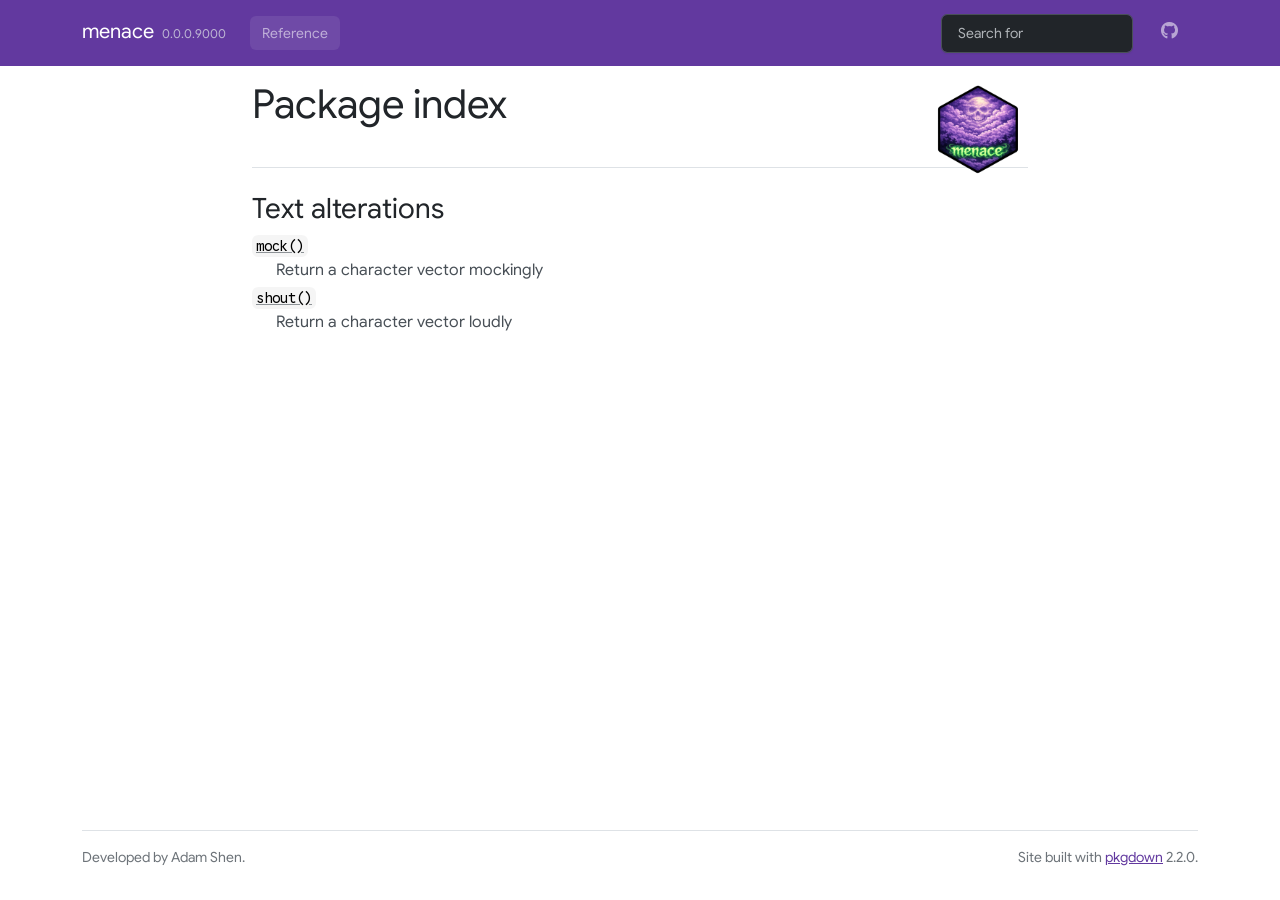
==== commit f13cc871: "💩 MS Teams doesn't support pasting formatted text Fixes #1 . Embarrassing..." ====
--- a/docs/reference/index.html
+++ b/docs/reference/index.html
@@ -30,7 +30,7 @@
     </div>
 
     <div class="section level2">
-      <h2 id="text-formatters">Text formatters<a class="anchor" aria-label="anchor" href="#text-formatters"></a></h2>
+      <h2 id="text-alterations">Text alterations<a class="anchor" aria-label="anchor" href="#text-alterations"></a></h2>
 
 
 
@@ -52,25 +52,8 @@
 
         </dt>
         <dd>Return a character vector loudly</dd>
-      </dl></div><div class="section level2">
-      <h2 id="markdown-formatters-for-microsoft-teams">Markdown formatters for Microsoft Teams<a class="anchor" aria-label="anchor" href="#markdown-formatters-for-microsoft-teams"></a></h2>
-
-
-
-      <dl></dl></div><div class="section level2">
-
-
-
-
-      <dl><dt>
-
-          <code><a href="teams_md.html">teams_bold()</a></code> <code><a href="teams_md.html">teams_italic()</a></code> <code><a href="teams_md.html">teams_strikethrough()</a></code>
-
-        </dt>
-        <dd>Markdown formatting for Microsoft Teams</dd>
       </dl></div>
-  </main><aside class="col-md-3"><nav id="toc" aria-label="Table of contents"><h2>On this page</h2>
-    </nav></aside></div>
+  </main></div>
 
 
     <footer><div class="pkgdown-footer-left">
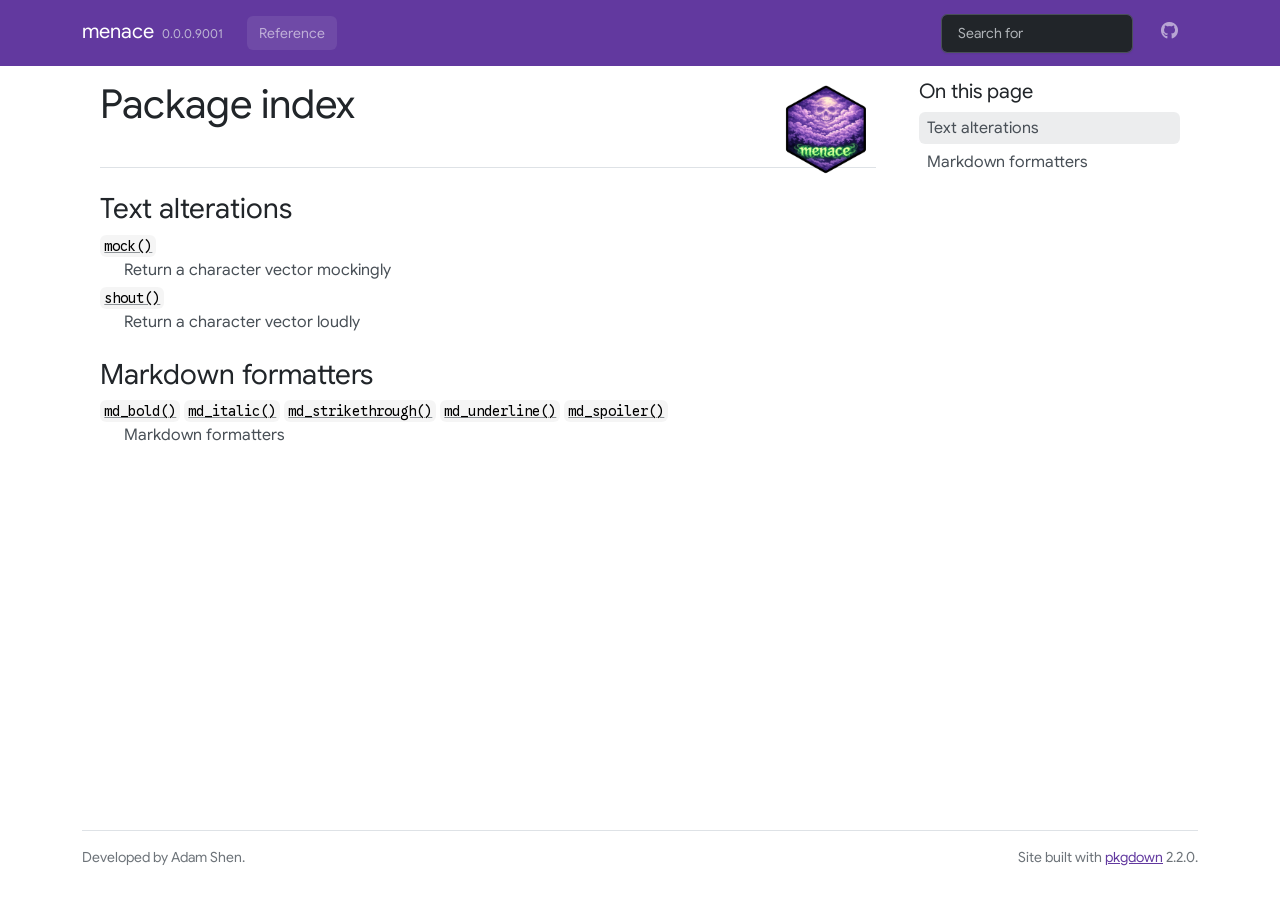
==== commit 35fd5618: ":sparkles: Add regular Markdown formatters" ====
--- a/docs/reference/index.html
+++ b/docs/reference/index.html
@@ -7,7 +7,7 @@
 
     <a class="navbar-brand me-2" href="../index.html">menace</a>
 
-    <small class="nav-text text-muted me-auto" data-bs-toggle="tooltip" data-bs-placement="bottom" title="">0.0.0.9000</small>
+    <small class="nav-text text-muted me-auto" data-bs-toggle="tooltip" data-bs-placement="bottom" title="">0.0.0.9001</small>
 
 
     <button class="navbar-toggler" type="button" data-bs-toggle="collapse" data-bs-target="#navbar" aria-controls="navbar" aria-expanded="false" aria-label="Toggle navigation">
@@ -52,8 +52,25 @@
 
         </dt>
         <dd>Return a character vector loudly</dd>
+      </dl></div><div class="section level2">
+      <h2 id="markdown-formatters">Markdown formatters<a class="anchor" aria-label="anchor" href="#markdown-formatters"></a></h2>
+
+
+
+      <dl></dl></div><div class="section level2">
+
+
+
+
+      <dl><dt>
+
+          <code><a href="md_formatters.html">md_bold()</a></code> <code><a href="md_formatters.html">md_italic()</a></code> <code><a href="md_formatters.html">md_strikethrough()</a></code> <code><a href="md_formatters.html">md_underline()</a></code> <code><a href="md_formatters.html">md_spoiler()</a></code>
+
+        </dt>
+        <dd>Markdown formatters</dd>
       </dl></div>
-  </main></div>
+  </main><aside class="col-md-3"><nav id="toc" aria-label="Table of contents"><h2>On this page</h2>
+    </nav></aside></div>
 
 
     <footer><div class="pkgdown-footer-left">
